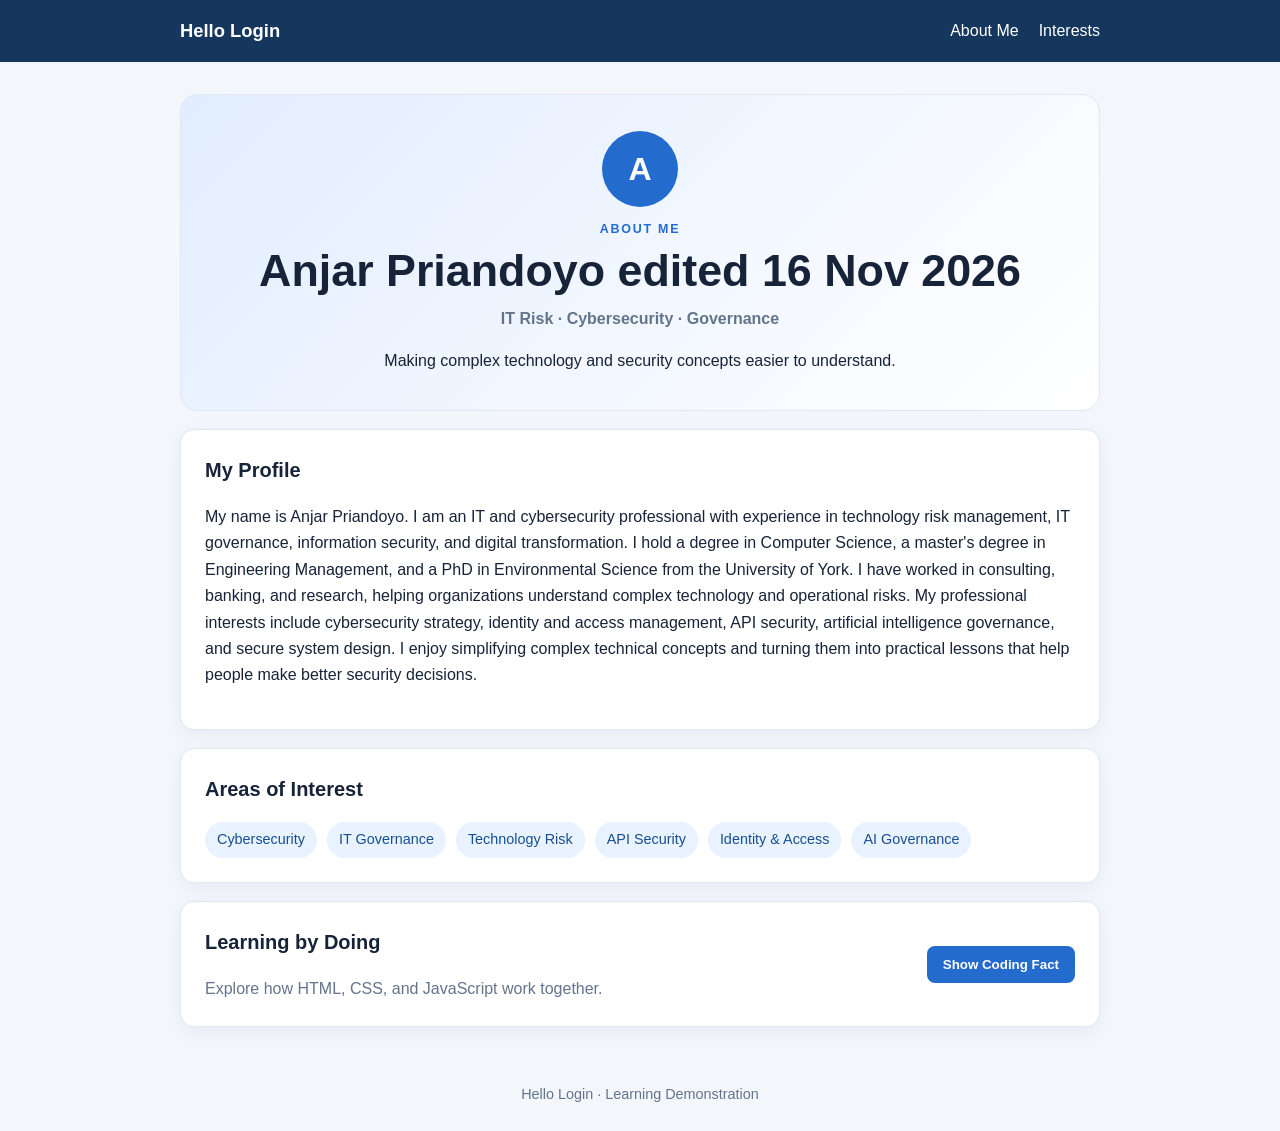
==== index.html @ 46e0bfe9 "Update and rename aboutme.html to index.html" ====
<!DOCTYPE html>
<html lang="en">
<head>
    <meta charset="UTF-8">
    <meta name="viewport" content="width=device-width, initial-scale=1">

    <title>About Anjar | Hello Login</title>

    <link rel="stylesheet" href="style.css">
    <script src="app.js" defer></script>
</head>
<body>

    <header class="topbar">
        <div class="brand">Hello Login</div>

        <nav>
            <a href="#profile">About Me</a>
            <a href="#interests">Interests</a>
        </nav>
    </header>

    <main class="container">

        <section class="hero">
            <div class="avatar">A</div>

            <p class="eyebrow">ABOUT ME</p>

            <h1>Anjar Priandoyo edited 16 Nov 2026</h1>

            <p class="subtitle">
                IT Risk · Cybersecurity · Governance
            </p>

            <p class="intro">
                Making complex technology and security concepts
                easier to understand.
            </p>
        </section>

        <section class="card" id="profile">
            <h2>My Profile</h2>

            <p id="bio" aria-live="polite">
                Loading biography...
            </p>
        </section>

        <section class="card" id="interests">
            <h2>Areas of Interest</h2>

            <div class="tags">
                <span>Cybersecurity</span>
                <span>IT Governance</span>
                <span>Technology Risk</span>
                <span>API Security</span>
                <span>Identity & Access</span>
                <span>AI Governance</span>
            </div>
        </section>

        <section class="card action-card">
            <div>
                <h2>Learning by Doing</h2>

                <p id="status">
                    Explore how HTML, CSS, and JavaScript work together.
                </p>
            </div>

            <button id="learnButton" type="button">
                Show Coding Fact
            </button>
        </section>

    </main>

    <footer>
        Hello Login · Learning Demonstration
    </footer>

</body>
</html>
---- style.css ----
:root {
    --navy: #15365d;
    --blue: #246bce;
    --ink: #172338;
    --muted: #64748b;
    --page: #f3f6fb;
    --line: #e0e7f0;
}

* {
    box-sizing: border-box;
}

body {
    margin: 0;
    font-family: Arial, Helvetica, sans-serif;
    color: var(--ink);
    background: var(--page);
    line-height: 1.65;
}

/* Navigation */

.topbar {
    display: flex;
    justify-content: space-between;
    align-items: center;
    gap: 20px;
    padding: 16px max(24px, calc((100% - 920px) / 2));
    color: white;
    background: var(--navy);
}

.brand {
    font-size: 1.15rem;
    font-weight: bold;
}

nav {
    display: flex;
    gap: 20px;
}

nav a {
    color: white;
    text-decoration: none;
}

nav a:hover {
    text-decoration: underline;
}

/* Main layout */

.container {
    width: min(920px, calc(100% - 32px));
    margin: 32px auto;
}

/* Profile introduction */

.hero {
    padding: 36px 24px;
    text-align: center;
    background: linear-gradient(135deg, #e2edff, #ffffff);
    border: 1px solid var(--line);
    border-radius: 18px;
}

.avatar {
    display: grid;
    place-items: center;
    width: 76px;
    height: 76px;
    margin: 0 auto 12px;
    color: white;
    background: var(--blue);
    border-radius: 50%;
    font-size: 2rem;
    font-weight: bold;
}

.eyebrow {
    margin: 0;
    color: var(--blue);
    font-size: 0.78rem;
    font-weight: bold;
    letter-spacing: 0.14em;
}

h1 {
    margin: 4px 0;
    font-size: clamp(2rem, 5vw, 2.8rem);
    line-height: 1.2;
}

.subtitle {
    margin: 8px 0;
    color: var(--muted);
    font-weight: 600;
}

.intro {
    margin-bottom: 0;
}

/* Content cards */

.card {
    margin-top: 18px;
    padding: 24px;
    background: white;
    border: 1px solid var(--line);
    border-radius: 14px;
    box-shadow: 0 5px 18px rgb(22 43 77 / 5%);
}

h2 {
    margin-top: 0;
    font-size: 1.25rem;
}

.tags {
    display: flex;
    flex-wrap: wrap;
    gap: 10px;
}

.tags span {
    padding: 6px 12px;
    color: #194f91;
    background: #e9f2ff;
    border-radius: 999px;
    font-size: 0.9rem;
}

/* Button and interaction */

.action-card {
    display: flex;
    align-items: center;
    justify-content: space-between;
    gap: 20px;
}

.action-card p {
    margin-bottom: 0;
    color: var(--muted);
}

button {
    padding: 11px 16px;
    color: white;
    background: var(--blue);
    border: none;
    border-radius: 8px;
    font-weight: bold;
    cursor: pointer;
}

button:hover {
    background: #174f9f;
}

button:focus-visible,
nav a:focus-visible {
    outline: 3px solid #f4b942;
    outline-offset: 3px;
}

/* Footer */

footer {
    padding: 24px;
    color: var(--muted);
    text-align: center;
    font-size: 0.9rem;
}

/* Mobile layout */

@media (max-width: 600px) {
    .topbar {
        padding: 14px 18px;
    }

    .container {
        margin-top: 18px;
    }

    .hero,
    .card {
        padding: 22px 18px;
    }

    .action-card {
        align-items: stretch;
        flex-direction: column;
    }
}
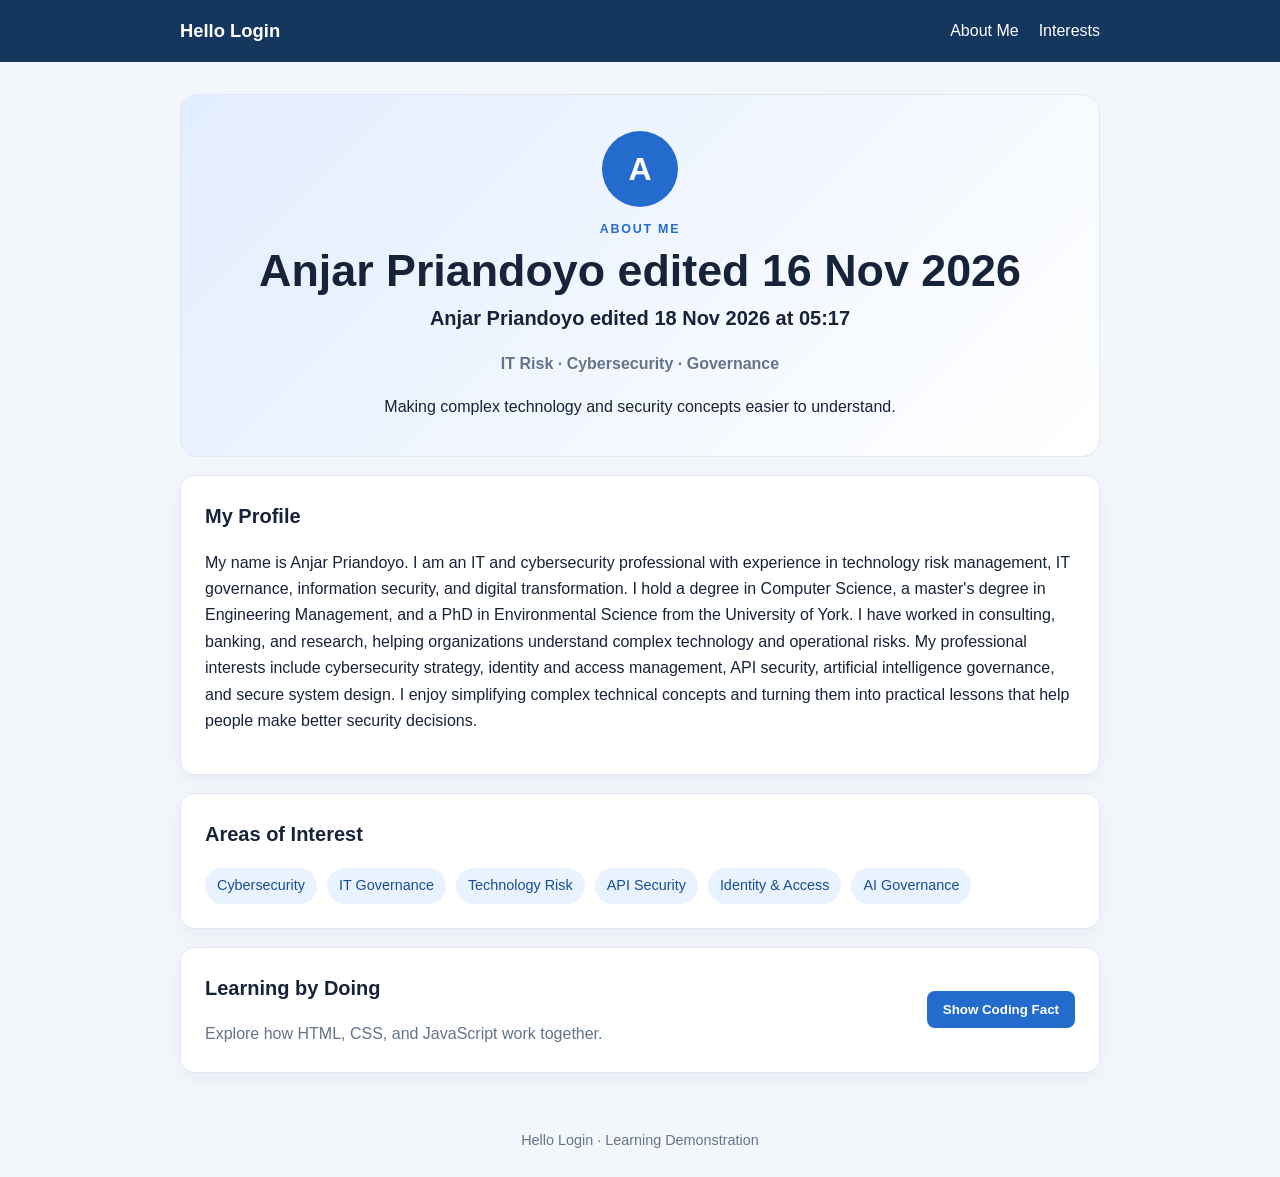
==== commit b0c0c713: "Update index.html" ====
--- a/index.html
+++ b/index.html
@@ -28,6 +28,7 @@
             <p class="eyebrow">ABOUT ME</p>
 
             <h1>Anjar Priandoyo edited 16 Nov 2026</h1>
+            <h2>Anjar Priandoyo edited 18 Nov 2026 at 05:17</h2>
 
             <p class="subtitle">
                 IT Risk · Cybersecurity · Governance
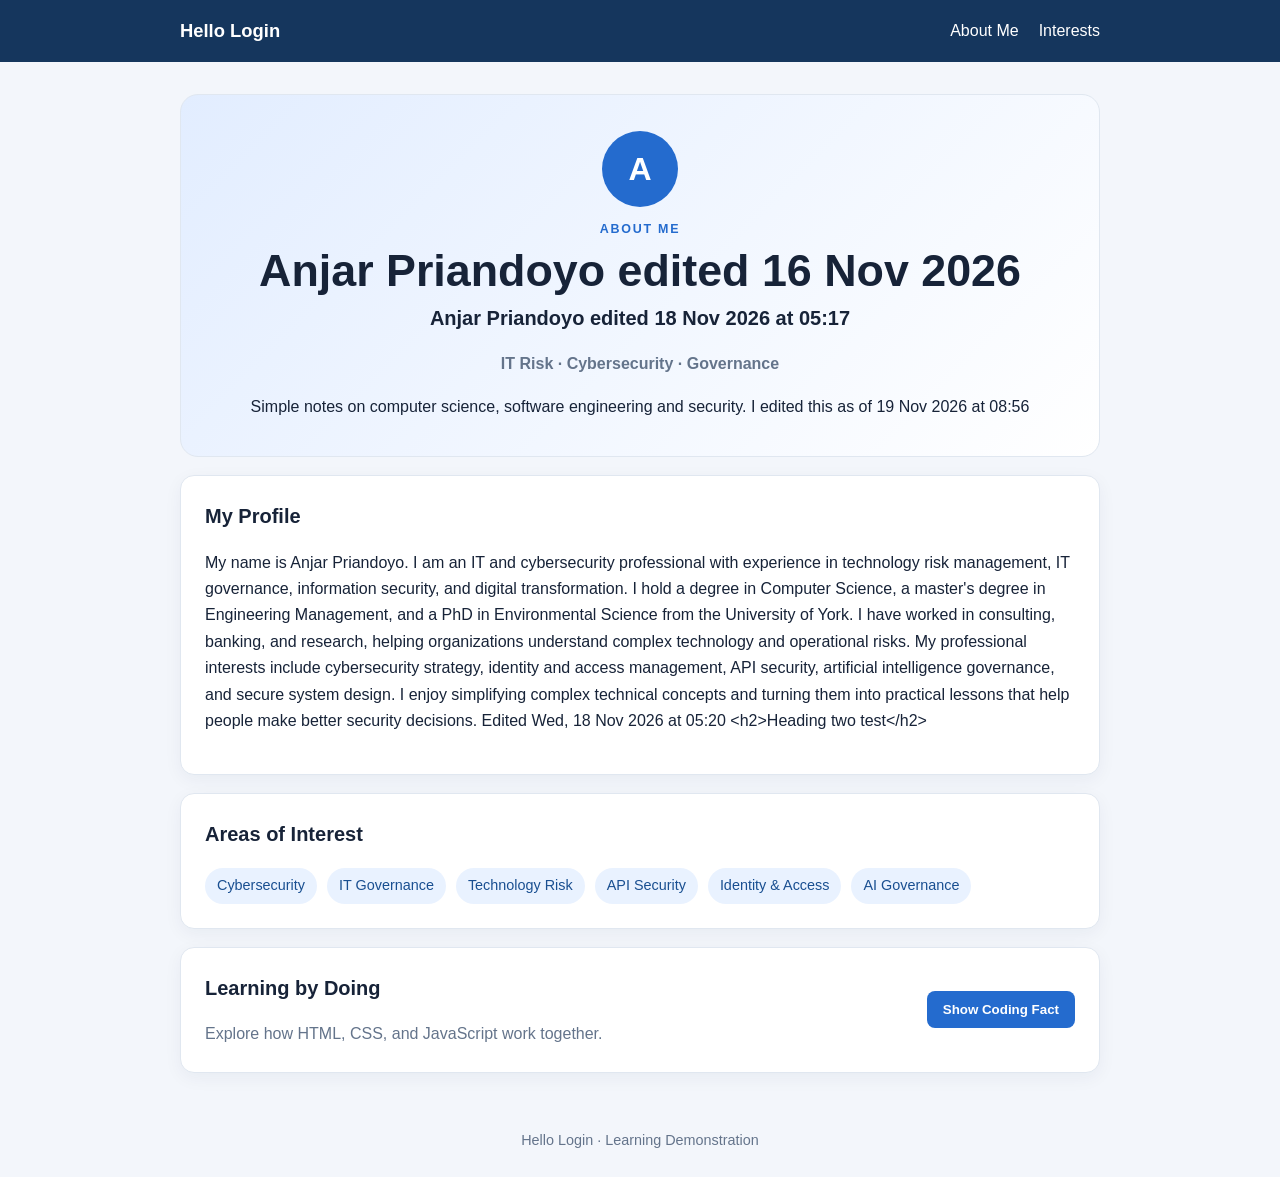
==== commit 3f108282: "Update index.html" ====
--- a/index.html
+++ b/index.html
@@ -35,8 +35,7 @@
             </p>
 
             <p class="intro">
-                Making complex technology and security concepts
-                easier to understand.
+                Simple notes on computer science, software engineering and security. I edited this as of 19 Nov 2026 at 08:56
             </p>
         </section>
 
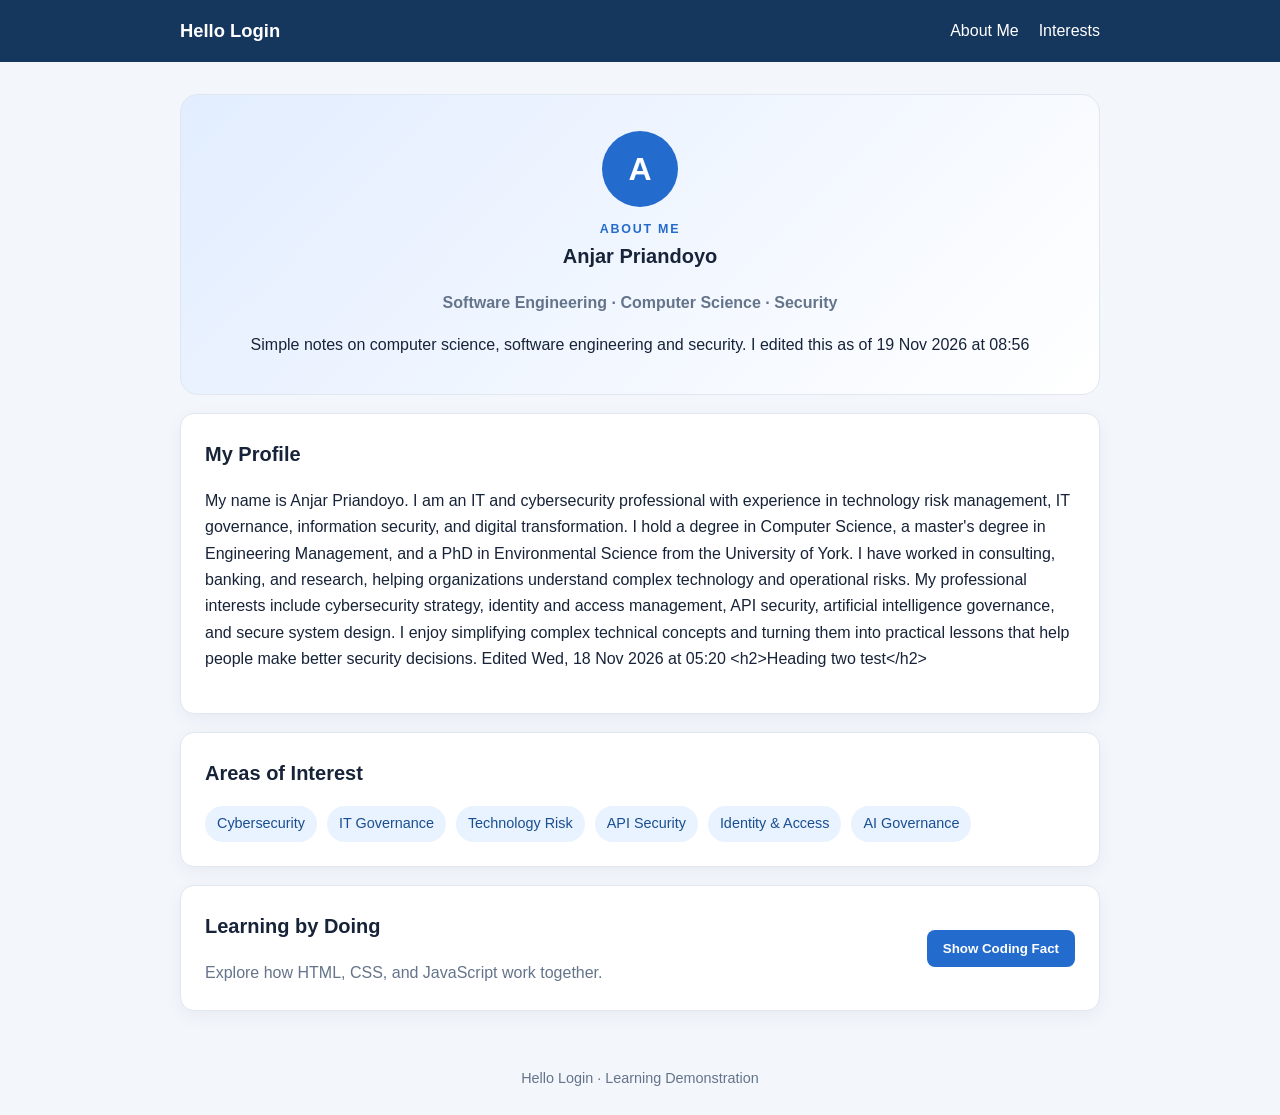
==== commit 9950464e: "Update index.html" ====
--- a/index.html
+++ b/index.html
@@ -26,12 +26,10 @@
             <div class="avatar">A</div>
 
             <p class="eyebrow">ABOUT ME</p>
-
-            <h1>Anjar Priandoyo edited 16 Nov 2026</h1>
-            <h2>Anjar Priandoyo edited 18 Nov 2026 at 05:17</h2>
+            <h2>Anjar Priandoyo</h2>
 
             <p class="subtitle">
-                IT Risk · Cybersecurity · Governance
+                Software Engineering · Computer Science · Security
             </p>
 
             <p class="intro">
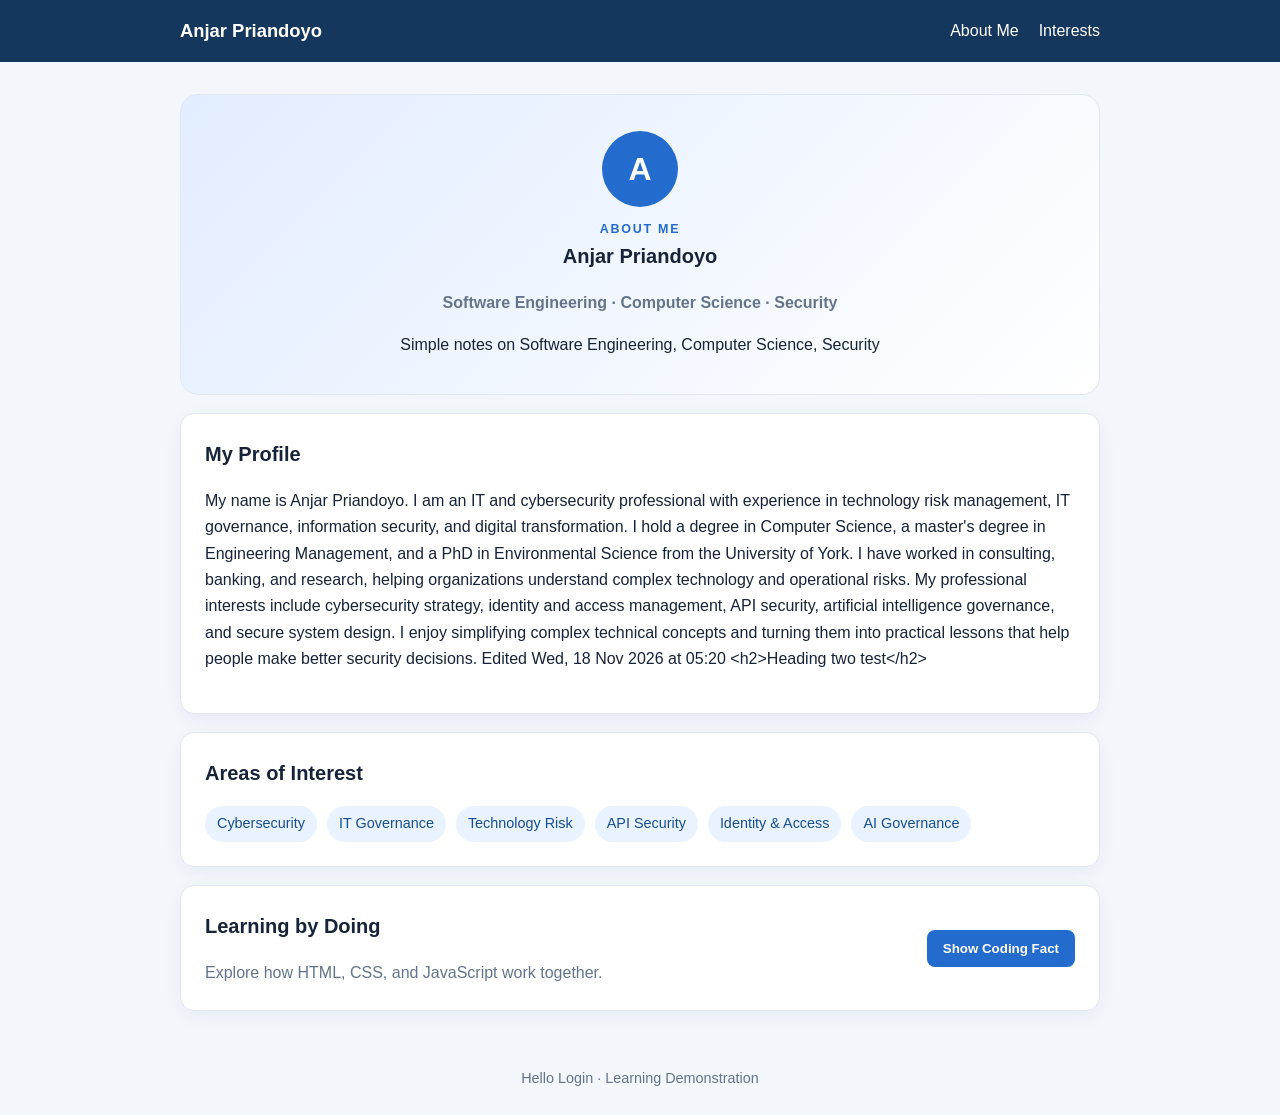
==== commit 7a6fd08a: "Update index.html" ====
--- a/index.html
+++ b/index.html
@@ -4,7 +4,7 @@
     <meta charset="UTF-8">
     <meta name="viewport" content="width=device-width, initial-scale=1">
 
-    <title>About Anjar | Hello Login</title>
+    <title>Anjar Priandoyo Notes</title>
 
     <link rel="stylesheet" href="style.css">
     <script src="app.js" defer></script>
@@ -12,7 +12,7 @@
 <body>
 
     <header class="topbar">
-        <div class="brand">Hello Login</div>
+        <div class="brand">Anjar Priandoyo</div>
 
         <nav>
             <a href="#profile">About Me</a>
@@ -33,7 +33,7 @@
             </p>
 
             <p class="intro">
-                Simple notes on computer science, software engineering and security. I edited this as of 19 Nov 2026 at 08:56
+                Simple notes on Software Engineering, Computer Science, Security
             </p>
         </section>
 
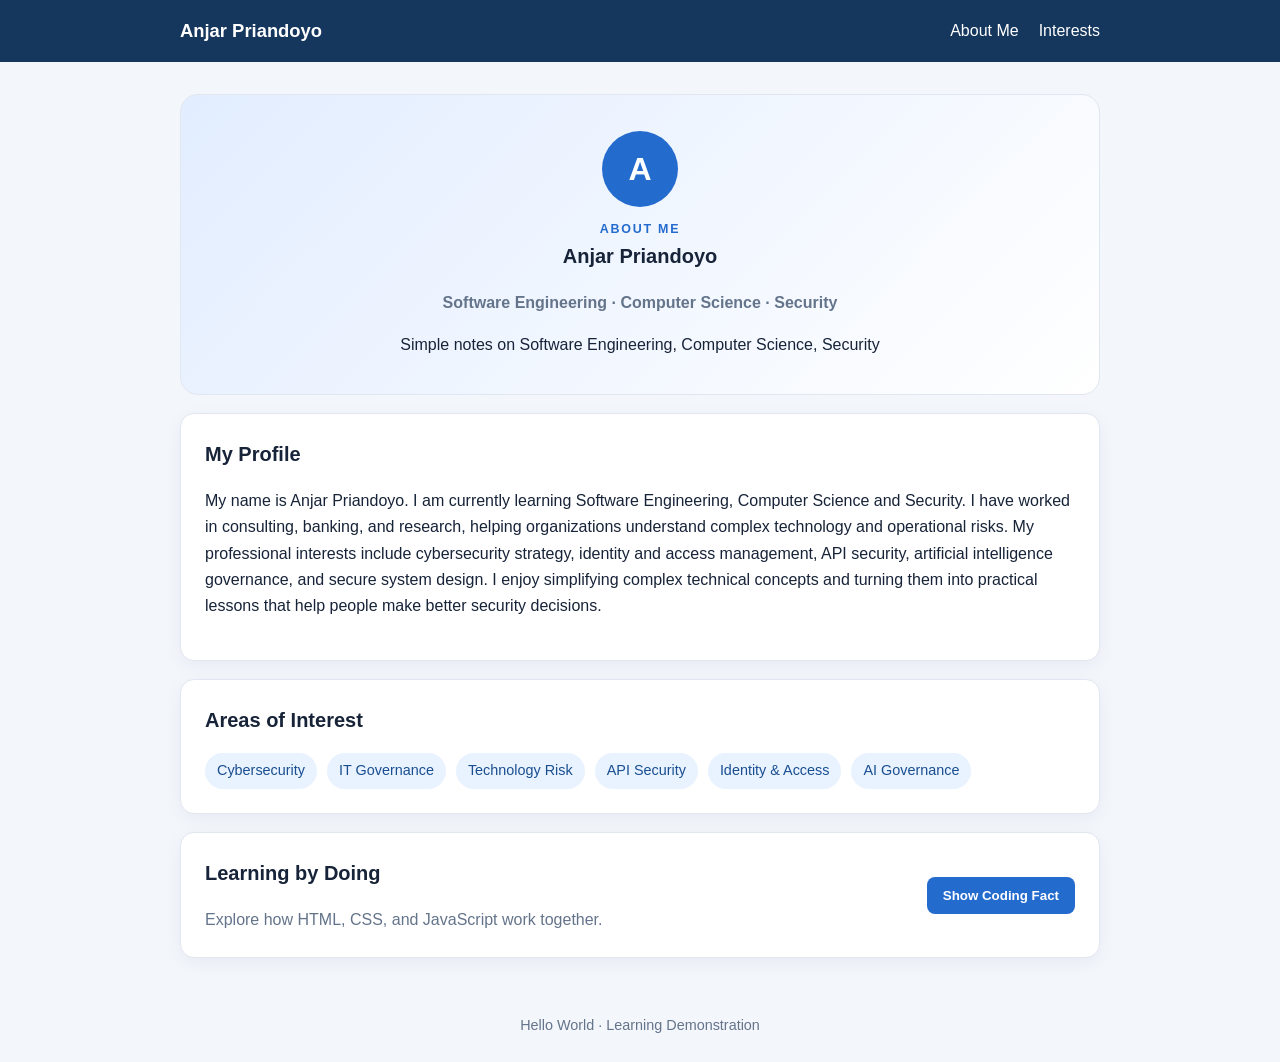
==== commit b36e2d00: "Change footer text from 'Hello Login' to 'Hello World'" ====
--- a/index.html
+++ b/index.html
@@ -75,7 +75,7 @@
     </main>
 
     <footer>
-        Hello Login · Learning Demonstration
+        Hello World · Learning Demonstration
     </footer>
 
 </body>
